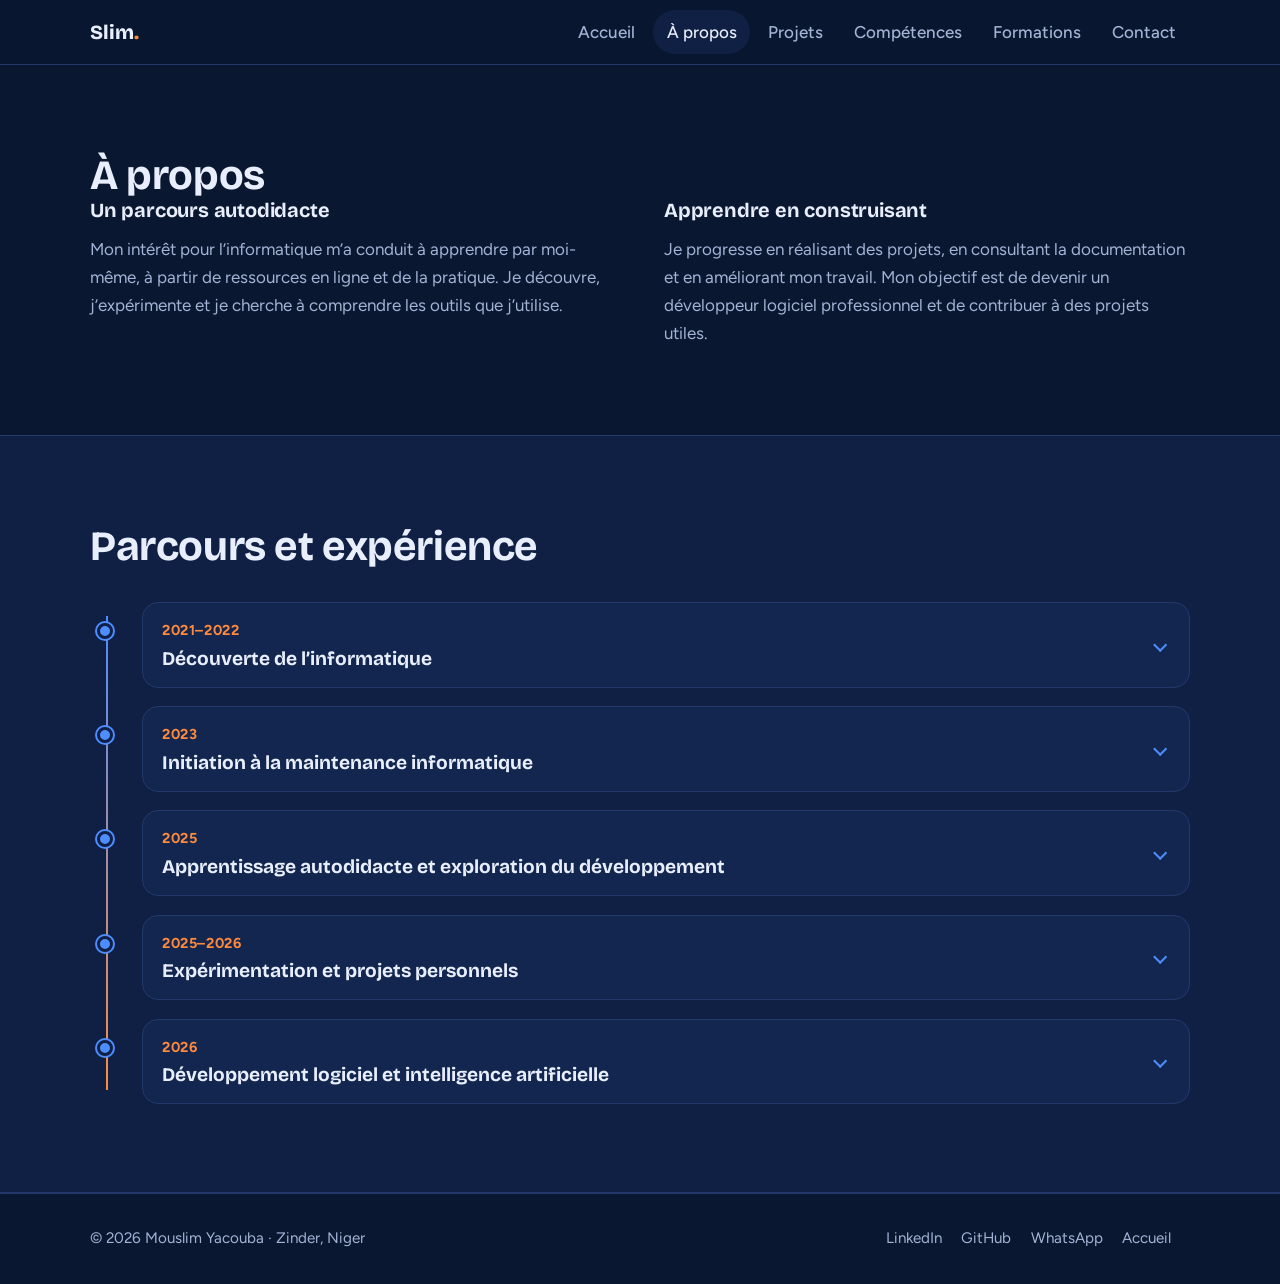
==== site/about.html @ b2155473 "Complete portfolio multipage and timeline updates Co-authored-by: Copilot <223556219+Copilot@users.n" ====
<!DOCTYPE html>
<html lang="fr">
<head>
<meta charset="utf-8">
<meta name="viewport" content="width=device-width, initial-scale=1, viewport-fit=cover">
<meta name="theme-color" content="#0a1730">
<meta property="og:title" content="À propos — Mouslim Yacouba">
<meta property="og:description" content="Parcours autodidacte, expérience pratique et objectifs professionnels de Mouslim Yacouba.">
<meta property="og:image" content="assets/portrait.jpg">
<meta property="og:type" content="website">
<link rel="icon" href="assets/favicon.svg" type="image/svg+xml">
<title>À propos — Mouslim Yacouba, Développeur Web &amp; Mobile Junior</title>
<meta name="description" content="Découvrez le parcours autodidacte et l’approche de Mouslim Yacouba, Développeur Web &amp; Mobile Junior.">
<link rel="preconnect" href="https://fonts.googleapis.com">
<link rel="preconnect" href="https://fonts.gstatic.com" crossorigin>
<link href="https://fonts.googleapis.com/css2?family=Bricolage+Grotesque:opsz,wght@12..96,500;12..96,700;12..96,800&family=Figtree:wght@400;500;600&display=swap" rel="stylesheet">
<link rel="stylesheet" href="css/style.css">
</head>
<body>
<header>
  <div class="wrap">
    <nav aria-label="Navigation principale">
      <a class="logo" href="index.html">Slim<span>.</span></a>
      <button class="menu-btn" id="menuBtn" aria-label="Ouvrir le menu" aria-expanded="false" aria-controls="menu"><svg viewBox="0 0 24 24" aria-hidden="true"><path d="M4 7h16M4 12h16M4 17h16"/></svg></button>
      <ul id="menu">
        <li><a href="index.html">Accueil</a></li>
        <li><a href="about.html" aria-current="page">À propos</a></li>
        <li><a href="projects.html">Projets</a></li>
        <li><a href="skills.html">Compétences</a></li>
        <li><a href="education.html">Formations</a></li>
        <li><a href="contact.html">Contact</a></li>
      </ul>
    </nav>
  </div>
</header>

<main>
<section id="apropos">
  <div class="wrap">
    <h1 class="page-title">À propos</h1>
    <div class="about">
      <div>
        <h2>Un parcours autodidacte</h2>
        <p>Mon intérêt pour l’informatique m’a conduit à apprendre par moi-même, à partir de ressources en ligne et de la pratique. Je découvre, j’expérimente et je cherche à comprendre les outils que j’utilise.</p>
      </div>
      <div>
        <h2>Apprendre en construisant</h2>
        <p>Je progresse en réalisant des projets, en consultant la documentation et en améliorant mon travail. Mon objectif est de devenir un développeur logiciel professionnel et de contribuer à des projets utiles.</p>
      </div>
    </div>
  </div>
</section>

<section id="parcours" class="alt-bg">
  <div class="wrap">
    <h2>Parcours et expérience</h2>
    <ol class="timeline">
      <li class="timeline__item">
        <span class="timeline__marker" aria-hidden="true"></span>
        <button class="timeline__toggle" type="button" aria-expanded="true" aria-controls="parcours-detail-2021-2022">
          <span class="timeline__heading"><span class="timeline__date">2021–2022</span><span class="timeline__title">Découverte de l’informatique</span></span>
          <span class="timeline__indicator" aria-hidden="true"></span>
        </button>
        <div class="timeline__details" id="parcours-detail-2021-2022" aria-hidden="false">
          <div class="timeline__details-inner"><p>Mes premières découvertes de l'univers informatique. Je développe une curiosité pour les ordinateurs, les technologies numériques et leur fonctionnement. Cette période marque le début de mon intérêt pour l'informatique.</p></div>
        </div>
      </li>
      <li class="timeline__item">
        <span class="timeline__marker" aria-hidden="true"></span>
        <button class="timeline__toggle" type="button" aria-expanded="true" aria-controls="parcours-detail-2023">
          <span class="timeline__heading"><span class="timeline__date">2023</span><span class="timeline__title">Initiation à la maintenance informatique</span></span>
          <span class="timeline__indicator" aria-hidden="true"></span>
        </button>
        <div class="timeline__details" id="parcours-detail-2023" aria-hidden="false">
          <div class="timeline__details-inner"><p>En 2023, j'ai suivi une formation pratique en maintenance informatique dans un atelier à Lomé, au Togo. Cette expérience m'a permis de découvrir concrètement le fonctionnement des ordinateurs, leurs composants matériels, les logiciels, les systèmes d'exploitation ainsi que les bases du diagnostic et de la résolution des problèmes informatiques. Cette première expérience pratique a renforcé mon intérêt pour l'informatique et m'a donné envie d'approfondir mes connaissances dans le domaine des technologies.</p></div>
        </div>
      </li>
      <li class="timeline__item">
        <span class="timeline__marker" aria-hidden="true"></span>
        <button class="timeline__toggle" type="button" aria-expanded="true" aria-controls="parcours-detail-2025">
          <span class="timeline__heading"><span class="timeline__date">2025</span><span class="timeline__title">Apprentissage autodidacte et exploration du développement</span></span>
          <span class="timeline__indicator" aria-hidden="true"></span>
        </button>
        <div class="timeline__details" id="parcours-detail-2025" aria-hidden="false">
          <div class="timeline__details-inner"><p>Je prends en main mon apprentissage grâce aux ressources disponibles sur Internet, notamment YouTube et OpenClassrooms. J'explore plusieurs domaines : programmation, développement Web, réseaux informatiques et cybersécurité. Je commence à découvrir HTML, CSS, JavaScript et Python.</p></div>
        </div>
      </li>
      <li class="timeline__item">
        <span class="timeline__marker" aria-hidden="true"></span>
        <button class="timeline__toggle" type="button" aria-expanded="true" aria-controls="parcours-detail-2025-2026">
          <span class="timeline__heading"><span class="timeline__date">2025–2026</span><span class="timeline__title">Expérimentation et projets personnels</span></span>
          <span class="timeline__indicator" aria-hidden="true"></span>
        </button>
        <div class="timeline__details" id="parcours-detail-2025-2026" aria-hidden="false">
          <div class="timeline__details-inner"><p>Je transforme progressivement mes connaissances en pratique à travers la conception de sites web, d'applications et de prototypes. J'explore Flutter, Dart, React, TypeScript et Firebase, tout en apprenant à travailler avec VS Code, Git et GitHub.</p></div>
        </div>
      </li>
      <li class="timeline__item">
        <span class="timeline__marker" aria-hidden="true"></span>
        <button class="timeline__toggle" type="button" aria-expanded="true" aria-controls="parcours-detail-2026">
          <span class="timeline__heading"><span class="timeline__date">2026</span><span class="timeline__title">Développement logiciel et intelligence artificielle</span></span>
          <span class="timeline__indicator" aria-hidden="true"></span>
        </button>
        <div class="timeline__details" id="parcours-detail-2026" aria-hidden="false">
          <div class="timeline__details-inner"><p>J'approfondis le développement d'applications et découvre les nouvelles méthodes de programmation assistées par l'intelligence artificielle. J'utilise différents assistants IA pour concevoir, prototyper, analyser et améliorer mes projets. Mon objectif est de développer des solutions numériques utiles, adaptées aux réalités et aux besoins des utilisateurs, notamment au Niger.</p></div>
        </div>
      </li>
    </ol>
  </div>
</section>
</main>

<footer>
  <div class="wrap">
    <span>© <span id="y">2026</span> Mouslim Yacouba · Zinder, Niger</span>
    <span><a href="https://www.linkedin.com/in/yacouba-mouslim-173426330/" target="_blank" rel="noopener">LinkedIn</a><a href="https://github.com/mouslimyacouba" target="_blank" rel="noopener">GitHub</a><a href="https://wa.me/22782199929" target="_blank" rel="noopener">WhatsApp</a><a href="index.html#accueil">Accueil</a></span>
  </div>
</footer>
<script src="js/main.js"></script>
</body>
</html>
---- site/css/style.css ----
:root{
  color-scheme:dark;
  --bg:#0a1730;--bg2:#0f2044;--card:#12264f;--line:#23396b;
  --text:#e8eefc;--muted:#a3b3d6;--blue:#4d8dff;--blue-d:#2f6fe0;--orange:#ff8a3d;
  --head:"Bricolage Grotesque",Georgia,sans-serif;--body:"Figtree",system-ui,-apple-system,"Segoe UI",sans-serif;
  box-sizing:border-box;
}
html{scroll-behavior:smooth;scroll-padding-top:80px}
*,*::before,*::after{box-sizing:inherit}
body{margin:0;background:var(--bg);color:var(--text);font-family:var(--body);font-size:1.0625rem;line-height:1.65}
a{color:inherit}
:focus-visible{outline:3px solid var(--orange);outline-offset:3px;border-radius:6px}
.wrap{width:min(1100px,100% - 2.5rem);margin-inline:auto}
h1,h2,h3{font-family:var(--head);line-height:1.1;margin:0}

/* nav */
header{position:sticky;top:0;padding-top:env(safe-area-inset-top,0px);z-index:20;background:rgba(10,23,48,.92);backdrop-filter:blur(10px);border-bottom:1px solid var(--line)}
nav{display:flex;align-items:center;justify-content:space-between;gap:1rem;min-height:64px}
.logo{font-family:var(--head);font-weight:800;font-size:1.25rem;text-decoration:none}
.logo span{color:var(--orange)}
nav ul{display:flex;gap:.25rem;list-style:none;margin:0;padding:0;overflow-x:auto}
nav ul a{display:block;padding:.5rem .85rem;border-radius:999px;text-decoration:none;color:var(--muted);font-weight:500;white-space:nowrap}
nav ul a:hover{color:var(--text);background:var(--bg2)}
nav ul a[aria-current="page"]{color:var(--text);background:var(--bg2)}

/* hero */
.hero{padding:clamp(3rem,8vw,6rem) 0 clamp(3rem,7vw,5rem);background:radial-gradient(900px 420px at 85% 10%,rgba(77,141,255,.16),transparent 70%)}
.hero .wrap{display:grid;grid-template-columns:1.25fr .75fr;gap:3rem;align-items:center}
.hello{color:var(--orange);font-weight:600;margin:0 0 1rem}
h1{font-size:clamp(2.4rem,6vw,4.4rem);font-weight:800;letter-spacing:-.02em}
.page-title{font-size:clamp(1.8rem,4vw,2.6rem);font-weight:700;letter-spacing:-.01em}
.lead{color:var(--muted);max-width:54ch;margin:1.4rem 0 2rem}
.lead strong{color:var(--text);font-weight:600}
.cta{display:flex;flex-wrap:wrap;gap:.75rem}
.btn{display:inline-flex;align-items:center;gap:.5rem;padding:.8rem 1.3rem;border-radius:12px;font-weight:600;text-decoration:none;border:1.5px solid var(--line);transition:background .18s,border-color .18s,transform .18s,box-shadow .18s}
.btn svg{width:20px;height:20px;fill:currentColor}
.btn.main{background:var(--blue);border-color:var(--blue);color:var(--bg)}
.btn.main:hover{background:#70a3ff;border-color:#70a3ff}
.btn:hover,.btn:focus-visible{transform:translateY(-2px);box-shadow:0 6px 18px rgba(0,0,0,.18)}
.btn:active{transform:translateY(0) scale(.98);box-shadow:none}
.btn.alt:hover{border-color:var(--blue);background:var(--bg2)}
.btn.warm{border-color:var(--orange);color:var(--orange)}
.btn.warm:hover{background:var(--orange);color:#1b1002}
.portrait{justify-self:center;position:relative;width:min(340px,78vw);aspect-ratio:4/5}
.photo{position:relative;width:100%;height:100%;border-radius:28px;background:linear-gradient(160deg,var(--card),var(--bg2));border:1.5px solid var(--line);display:grid;place-items:center;overflow:hidden}
.photo img{position:absolute;inset:0;width:100%;height:100%;object-fit:cover}
.tag{position:absolute;left:-10px;bottom:18px;background:var(--bg);border:1.5px solid var(--line);padding:.4rem .8rem;border-radius:999px;font-size:.9rem;font-weight:500}

/* sections */
section{padding:clamp(3rem,7vw,5.5rem) 0}
.alt-bg{background:var(--bg2);border-block:1px solid var(--line)}
h2{font-size:clamp(1.8rem,4vw,2.6rem);font-weight:700;letter-spacing:-.01em}
.intro{color:var(--muted);max-width:60ch;margin:.9rem 0 2.5rem}

.projects{display:grid;grid-template-columns:repeat(auto-fit,minmax(min(100%,290px),1fr));gap:1.25rem}
.proj{display:flex;min-width:0;flex-direction:column;background:var(--card);border:1.5px solid var(--line);border-radius:20px;padding:1.6rem;transition:transform .24s ease,border-color .24s ease,box-shadow .24s ease}
.proj:hover,.proj:focus-within{transform:translateY(-4px);border-color:var(--blue);box-shadow:0 14px 32px rgba(0,0,0,.18)}
.proj h2,.proj h3{font-size:1.5rem}
.status{align-self:flex-start;display:inline-flex;align-items:center;gap:.45rem;margin:.9rem 0 1rem;padding:.25rem .75rem;border-radius:999px;font-size:.88rem;font-weight:600;border:1.5px solid}
.status::before{content:"";width:8px;height:8px;border-radius:50%;background:currentColor}
.st-done{color:#5fd49a}.st-dev{color:var(--orange)}.st-plan{color:var(--blue)}
.proj p{color:var(--muted);margin:0 0 1.2rem}
.tech{display:flex;flex-wrap:wrap;gap:.4rem;list-style:none;padding:0;margin:0 0 1.4rem}
.tech li{font-size:.88rem;padding:.2rem .65rem;border-radius:8px;background:var(--bg);border:1px solid var(--line);color:var(--text)}
.proj .btn{margin-top:auto;align-self:flex-start;padding:.6rem 1.05rem}
.soon{margin-top:auto;color:var(--muted);font-size:.95rem;border-top:1px dashed var(--line);padding-top:.9rem}

.skills{display:grid;grid-template-columns:repeat(auto-fit,minmax(260px,1fr));gap:1.25rem}
.skill{border-left:3px solid var(--blue);padding:.2rem 0 .2rem 1.3rem;transition:transform .22s ease,border-color .22s ease}
.skill:hover,.skill:focus-within{transform:translateY(-2px)}
.skill:has(> ul > li.learning){border-color:var(--orange)}
.skill h2,.skill h3{font-size:1.25rem;margin-bottom:.8rem}
.skill ul{list-style:none;margin:0;padding:0;display:flex;flex-wrap:wrap;gap:.5rem}
.skill li{padding:.3rem .8rem;border-radius:8px;background:var(--card);border:1px solid var(--line);font-size:.95rem}
.skill li.top{background:var(--orange);border-color:var(--orange);color:#1b1002;font-weight:700}
.skill li.learning{border-color:var(--orange);color:var(--orange);font-weight:600}
.note{font-size:.95rem;color:var(--muted);margin:.9rem 0 0}
.learn{margin-top:2.5rem;max-width:62ch;color:var(--muted)}

.about{display:grid;grid-template-columns:1fr 1fr;gap:3rem}
.about h2,.about h3{font-size:1.25rem;margin-bottom:.8rem}
.about p{color:var(--muted);margin:.9rem 0 0}
#formations .about{margin-top:1.5rem}
#parcours ol,#formations ul{display:grid;gap:.75rem;list-style:none;margin:1.5rem 0 0;padding:0}
#parcours li,#formations ul li{background:var(--card);border:1px solid var(--line);border-radius:12px;padding:.9rem 1.1rem;color:var(--muted)}
#parcours li strong,#formations ul li strong{color:var(--text)}
#parcours .timeline{position:relative;gap:1.15rem;margin-top:2rem;padding-left:3.25rem}
#parcours .timeline::before{position:absolute;top:.9rem;bottom:.9rem;left:1rem;width:2px;background:linear-gradient(to bottom,var(--blue),var(--orange));content:""}
#parcours .timeline__item{position:relative;min-width:0;padding:0;border:1px solid var(--line);border-radius:16px;background:var(--card);color:var(--text);transition:border-color .22s ease,box-shadow .22s ease}
#parcours .timeline__marker{position:absolute;top:1.25rem;left:-2.9rem;width:1rem;height:1rem;border:3px solid var(--bg2);border-radius:50%;background:var(--blue);box-shadow:0 0 0 2px var(--blue);transition:background .22s ease,box-shadow .22s ease}
#parcours .timeline__item.is-open .timeline__marker{background:var(--orange);box-shadow:0 0 0 3px rgba(255,138,61,.28),0 0 16px rgba(255,138,61,.35)}
#parcours .timeline__item:hover,#parcours .timeline__item:focus-within{border-color:var(--blue)}
#parcours .timeline__item.is-open{border-color:var(--orange);box-shadow:0 10px 28px rgba(0,0,0,.15)}
#parcours .timeline__toggle{display:flex;width:100%;min-height:76px;align-items:center;justify-content:space-between;gap:1rem;padding:1rem 1.2rem;border:0;border-radius:inherit;background:transparent;color:inherit;text-align:left;font:inherit;cursor:pointer}
#parcours .timeline__heading{display:grid;gap:.25rem;min-width:0}
#parcours .timeline__date{color:var(--orange);font-size:.9rem;font-weight:700;letter-spacing:.04em}
#parcours .timeline__title{font-family:var(--head);font-size:1.2rem;font-weight:700;line-height:1.25}
#parcours .timeline__indicator{flex:none;width:.65rem;height:.65rem;margin-right:.25rem;border-right:2px solid var(--blue);border-bottom:2px solid var(--blue);transform:rotate(45deg);transition:transform .25s ease,border-color .25s ease}
#parcours .timeline__item.is-open .timeline__indicator{border-color:var(--orange);transform:rotate(225deg)}
#parcours .timeline__details{max-height:none;overflow:hidden;opacity:1;transition:max-height .3s ease,opacity .2s ease}
#parcours .timeline__details-inner{min-height:0;overflow:hidden;padding:0 1.2rem 1.15rem;color:var(--muted)}
#parcours .timeline__details-inner p{margin:0;border-top:1px solid var(--line);padding-top:.9rem}
html.timeline-ready #parcours .timeline__details{max-height:0;opacity:0}
html.timeline-ready #parcours .timeline__item.is-open .timeline__details{max-height:32rem;opacity:1}

html.motion-ready .motion-reveal{
  opacity:0;
  transform:translateY(16px);
  transition:opacity .55s ease var(--motion-delay,0ms),transform .55s ease var(--motion-delay,0ms);
}
html.motion-ready .motion-reveal.is-visible,
html.motion-ready .motion-reveal:focus-within{
  opacity:1;
  transform:none;
}
html.motion-ready .proj.motion-reveal:hover,
html.motion-ready .proj.motion-reveal:focus-within{transform:translateY(-4px)}
html.motion-ready .skill.motion-reveal:hover,
html.motion-ready .skill.motion-reveal:focus-within{transform:translateY(-2px)}

footer{border-top:1px solid var(--line);padding:2rem 0}
footer .wrap{display:flex;flex-wrap:wrap;justify-content:space-between;gap:1rem;color:var(--muted);font-size:.95rem}
footer a{text-decoration:none;margin-right:1.2rem}
footer a:hover{color:var(--text);text-decoration:underline}

@media (max-width:820px){
  .hero .wrap,.about{grid-template-columns:1fr;gap:2.2rem}
  .portrait{order:1;justify-self:start;width:min(240px,64vw)}
  nav ul a{padding:.45rem .6rem;font-size:.95rem}
}
@media (max-width:480px){
  #parcours .timeline{padding-left:2.65rem}
  #parcours .timeline::before{left:.75rem}
  #parcours .timeline__marker{left:-2.4rem}
  #parcours .timeline__toggle{padding:.9rem}
  #parcours .timeline__details-inner{padding:0 .9rem 1rem}
}
@media (prefers-reduced-motion:reduce){
  html{scroll-behavior:auto}
  *,*::before,*::after{transition:none!important;animation:none!important}
  html.motion-ready .motion-reveal{opacity:1;transform:none}
  html.timeline-ready #parcours .timeline__details,
  html.timeline-ready #parcours .timeline__item.is-open .timeline__details{transition:none}
  .btn:hover,.btn:focus-visible,.btn:active,
  .proj:hover,.proj:focus-within,
  .skill:hover,.skill:focus-within{transform:none;box-shadow:none}
  html.motion-ready .proj.motion-reveal:hover,
  html.motion-ready .proj.motion-reveal:focus-within,
  html.motion-ready .skill.motion-reveal:hover,
  html.motion-ready .skill.motion-reveal:focus-within{transform:none}
}

/* menu mobile */
.menu-btn{display:none;width:44px;height:44px;border-radius:10px;border:1.5px solid var(--line);background:transparent;color:var(--text);cursor:pointer;align-items:center;justify-content:center}
.menu-btn svg{width:22px;height:22px;stroke:currentColor;fill:none;stroke-width:2;stroke-linecap:round}
img{max-width:100%}
@media (max-width:860px){
  .menu-btn{display:inline-flex}
  nav{position:relative}
  nav ul{display:none;position:absolute;top:100%;left:0;right:0;flex-direction:column;gap:.15rem;padding:.6rem;background:var(--bg);border:1px solid var(--line);border-radius:14px;margin-top:.4rem;overflow:visible}
  nav ul.open{display:flex}
  nav ul a{padding:.8rem 1rem;font-size:1.05rem}
}
@media (max-width:640px){
  .cta .btn{flex:1 1 100%;justify-content:center}
  .hello{font-size:1rem}
  .tag{left:0}
}
@media (max-width:360px){h1{font-size:2.1rem}}

.preloader{
  position:fixed;inset:0;z-index:1000;display:none;place-items:center;
  background:var(--bg);color:var(--text);opacity:1;visibility:visible;
  pointer-events:none;transition:opacity .3s ease,visibility .3s ease;
}
html.preloader-active .preloader{display:grid}
.preloader.is-leaving{opacity:0;visibility:hidden}
.preloader__content{width:min(280px,calc(100% - 3rem));text-align:center}
.preloader__initials{
  display:grid;place-items:center;width:68px;height:68px;margin:0 auto 1.1rem;
  border:1px solid var(--line);border-radius:22px;background:var(--card);
  color:var(--orange);font-family:var(--head);font-size:1.55rem;font-weight:800;
}
.preloader__name{margin:0;font-family:var(--head);font-size:1.35rem;font-weight:700}
.preloader__message{margin:.35rem 0 1.4rem;color:var(--muted);font-size:.95rem}
.preloader__track{display:block;width:100%;height:3px;overflow:hidden;border-radius:999px;background:var(--line)}
.preloader__progress{
  display:block;width:0;height:100%;border-radius:inherit;background:var(--blue);
  transition:width .12s linear;
}
.preloader__percentage{margin:.5rem 0 0;color:var(--muted);font-size:.85rem;font-variant-numeric:tabular-nums}
@media (prefers-reduced-motion:reduce){
  .preloader{transition:none}
  .preloader__progress{transition:none}
}
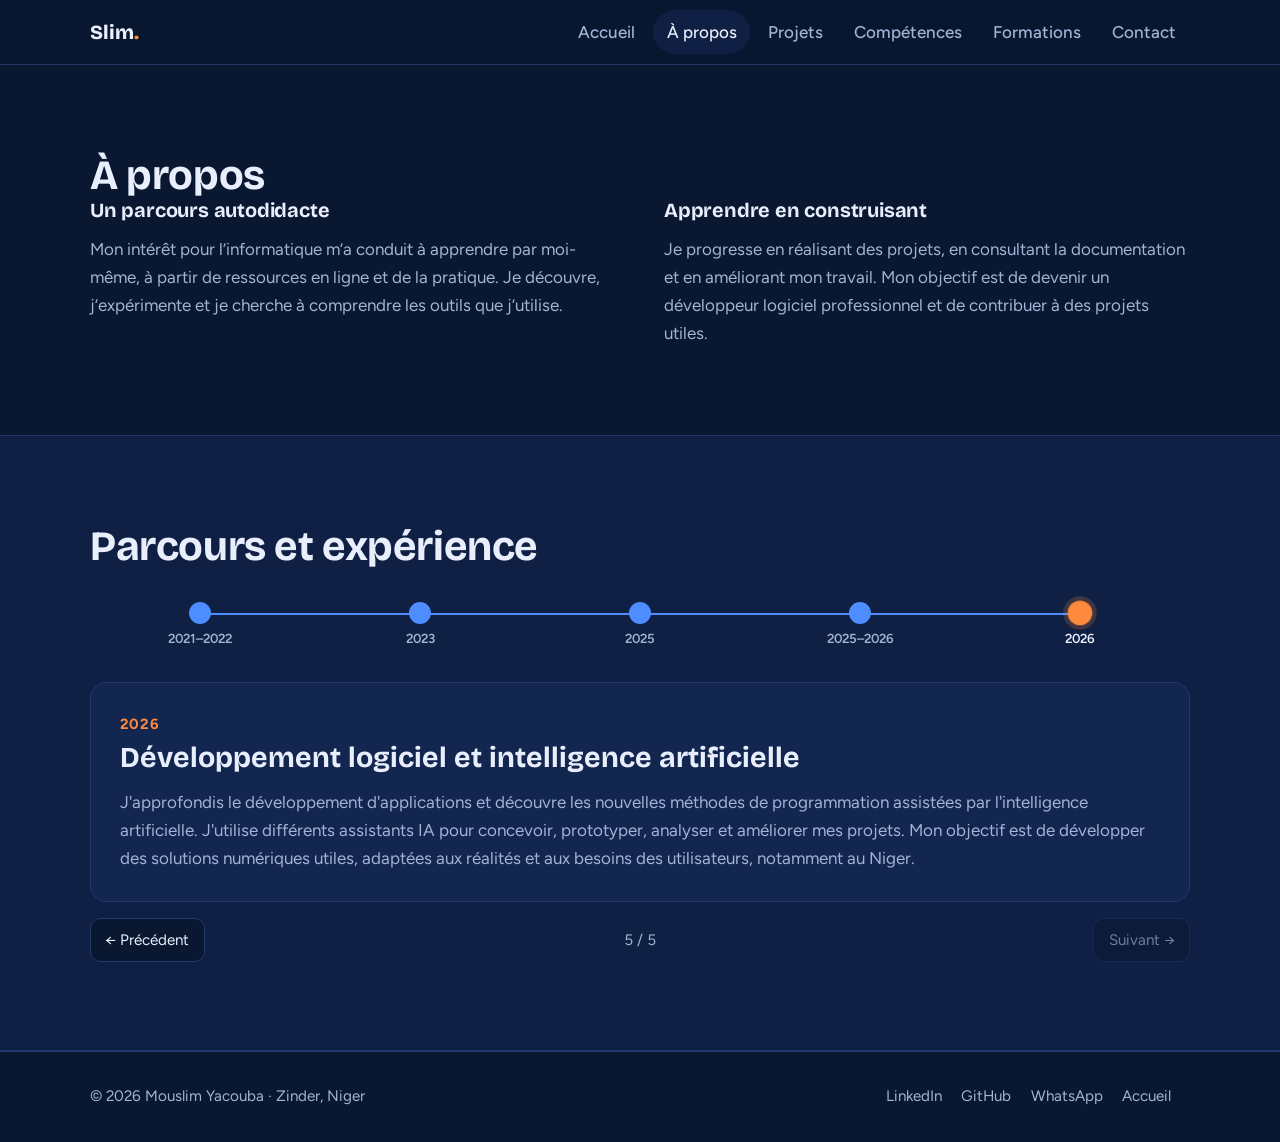
==== commit 9d33874c: "Add interactive career journey Co-authored-by: Copilot <223556219+Copilot@users.noreply.github.com>" ====
--- a/site/about.html
+++ b/site/about.html
@@ -54,58 +54,43 @@
 <section id="parcours" class="alt-bg">
   <div class="wrap">
     <h2>Parcours et expérience</h2>
-    <ol class="timeline">
-      <li class="timeline__item">
-        <span class="timeline__marker" aria-hidden="true"></span>
-        <button class="timeline__toggle" type="button" aria-expanded="true" aria-controls="parcours-detail-2021-2022">
-          <span class="timeline__heading"><span class="timeline__date">2021–2022</span><span class="timeline__title">Découverte de l’informatique</span></span>
-          <span class="timeline__indicator" aria-hidden="true"></span>
-        </button>
-        <div class="timeline__details" id="parcours-detail-2021-2022" aria-hidden="false">
-          <div class="timeline__details-inner"><p>Mes premières découvertes de l'univers informatique. Je développe une curiosité pour les ordinateurs, les technologies numériques et leur fonctionnement. Cette période marque le début de mon intérêt pour l'informatique.</p></div>
+    <div class="pc-journey">
+      <div class="pc-progress">
+        <div class="pc-progress__track" aria-hidden="true"><span class="pc-progress__fill"></span></div>
+        <div class="pc-tabs" role="tablist" aria-label="Parcours et expérience">
+          <button class="pc-tab" id="pc-tab-2021-2022" type="button" role="tab" aria-selected="false" aria-controls="pc-panel" tabindex="-1" data-pc-year="2021–2022" data-pc-short-year="21–22" data-pc-title="Découverte de l’informatique" data-pc-description="Mes premières découvertes de l'univers informatique. Je développe une curiosité pour les ordinateurs, les technologies numériques et leur fonctionnement. Cette période marque le début de mon intérêt pour l'informatique.">
+            <span class="pc-tab__point" aria-hidden="true"></span>
+            <span class="pc-tab__year"><span class="pc-tab__year-full">2021–2022</span><span class="pc-tab__year-short" aria-hidden="true">21–22</span></span>
+          </button>
+          <button class="pc-tab" id="pc-tab-2023" type="button" role="tab" aria-selected="false" aria-controls="pc-panel" tabindex="-1" data-pc-year="2023" data-pc-short-year="23" data-pc-title="Initiation à la maintenance informatique" data-pc-description="En 2023, j'ai suivi une formation pratique en maintenance informatique dans un atelier à Lomé, au Togo. Cette expérience m'a permis de découvrir concrètement le fonctionnement des ordinateurs, leurs composants matériels, les logiciels, les systèmes d'exploitation ainsi que les bases du diagnostic et de la résolution des problèmes informatiques. Cette première expérience pratique a renforcé mon intérêt pour l'informatique et m'a donné envie d'approfondir mes connaissances dans le domaine des technologies.">
+            <span class="pc-tab__point" aria-hidden="true"></span>
+            <span class="pc-tab__year"><span class="pc-tab__year-full">2023</span><span class="pc-tab__year-short" aria-hidden="true">23</span></span>
+          </button>
+          <button class="pc-tab" id="pc-tab-2025" type="button" role="tab" aria-selected="false" aria-controls="pc-panel" tabindex="-1" data-pc-year="2025" data-pc-short-year="25" data-pc-title="Apprentissage autodidacte et exploration du développement" data-pc-description="Je prends en main mon apprentissage grâce aux ressources disponibles sur Internet, notamment YouTube et OpenClassrooms. J'explore plusieurs domaines : programmation, développement Web, réseaux informatiques et cybersécurité. Je commence à découvrir HTML, CSS, JavaScript et Python.">
+            <span class="pc-tab__point" aria-hidden="true"></span>
+            <span class="pc-tab__year"><span class="pc-tab__year-full">2025</span><span class="pc-tab__year-short" aria-hidden="true">25</span></span>
+          </button>
+          <button class="pc-tab" id="pc-tab-2025-2026" type="button" role="tab" aria-selected="false" aria-controls="pc-panel" tabindex="-1" data-pc-year="2025–2026" data-pc-short-year="25–26" data-pc-title="Expérimentation et projets personnels" data-pc-description="Je transforme progressivement mes connaissances en pratique à travers la conception de sites web, d'applications et de prototypes. J'explore Flutter, Dart, React, TypeScript et Firebase, tout en apprenant à travailler avec VS Code, Git et GitHub.">
+            <span class="pc-tab__point" aria-hidden="true"></span>
+            <span class="pc-tab__year"><span class="pc-tab__year-full">2025–2026</span><span class="pc-tab__year-short" aria-hidden="true">25–26</span></span>
+          </button>
+          <button class="pc-tab pc-tab--active" id="pc-tab-2026" type="button" role="tab" aria-selected="true" aria-controls="pc-panel" tabindex="0" data-pc-year="2026" data-pc-short-year="26" data-pc-title="Développement logiciel et intelligence artificielle" data-pc-description="J'approfondis le développement d'applications et découvre les nouvelles méthodes de programmation assistées par l'intelligence artificielle. J'utilise différents assistants IA pour concevoir, prototyper, analyser et améliorer mes projets. Mon objectif est de développer des solutions numériques utiles, adaptées aux réalités et aux besoins des utilisateurs, notamment au Niger.">
+            <span class="pc-tab__point" aria-hidden="true"></span>
+            <span class="pc-tab__year"><span class="pc-tab__year-full">2026</span><span class="pc-tab__year-short" aria-hidden="true">26</span></span>
+          </button>
         </div>
-      </li>
-      <li class="timeline__item">
-        <span class="timeline__marker" aria-hidden="true"></span>
-        <button class="timeline__toggle" type="button" aria-expanded="true" aria-controls="parcours-detail-2023">
-          <span class="timeline__heading"><span class="timeline__date">2023</span><span class="timeline__title">Initiation à la maintenance informatique</span></span>
-          <span class="timeline__indicator" aria-hidden="true"></span>
-        </button>
-        <div class="timeline__details" id="parcours-detail-2023" aria-hidden="false">
-          <div class="timeline__details-inner"><p>En 2023, j'ai suivi une formation pratique en maintenance informatique dans un atelier à Lomé, au Togo. Cette expérience m'a permis de découvrir concrètement le fonctionnement des ordinateurs, leurs composants matériels, les logiciels, les systèmes d'exploitation ainsi que les bases du diagnostic et de la résolution des problèmes informatiques. Cette première expérience pratique a renforcé mon intérêt pour l'informatique et m'a donné envie d'approfondir mes connaissances dans le domaine des technologies.</p></div>
-        </div>
-      </li>
-      <li class="timeline__item">
-        <span class="timeline__marker" aria-hidden="true"></span>
-        <button class="timeline__toggle" type="button" aria-expanded="true" aria-controls="parcours-detail-2025">
-          <span class="timeline__heading"><span class="timeline__date">2025</span><span class="timeline__title">Apprentissage autodidacte et exploration du développement</span></span>
-          <span class="timeline__indicator" aria-hidden="true"></span>
-        </button>
-        <div class="timeline__details" id="parcours-detail-2025" aria-hidden="false">
-          <div class="timeline__details-inner"><p>Je prends en main mon apprentissage grâce aux ressources disponibles sur Internet, notamment YouTube et OpenClassrooms. J'explore plusieurs domaines : programmation, développement Web, réseaux informatiques et cybersécurité. Je commence à découvrir HTML, CSS, JavaScript et Python.</p></div>
-        </div>
-      </li>
-      <li class="timeline__item">
-        <span class="timeline__marker" aria-hidden="true"></span>
-        <button class="timeline__toggle" type="button" aria-expanded="true" aria-controls="parcours-detail-2025-2026">
-          <span class="timeline__heading"><span class="timeline__date">2025–2026</span><span class="timeline__title">Expérimentation et projets personnels</span></span>
-          <span class="timeline__indicator" aria-hidden="true"></span>
-        </button>
-        <div class="timeline__details" id="parcours-detail-2025-2026" aria-hidden="false">
-          <div class="timeline__details-inner"><p>Je transforme progressivement mes connaissances en pratique à travers la conception de sites web, d'applications et de prototypes. J'explore Flutter, Dart, React, TypeScript et Firebase, tout en apprenant à travailler avec VS Code, Git et GitHub.</p></div>
-        </div>
-      </li>
-      <li class="timeline__item">
-        <span class="timeline__marker" aria-hidden="true"></span>
-        <button class="timeline__toggle" type="button" aria-expanded="true" aria-controls="parcours-detail-2026">
-          <span class="timeline__heading"><span class="timeline__date">2026</span><span class="timeline__title">Développement logiciel et intelligence artificielle</span></span>
-          <span class="timeline__indicator" aria-hidden="true"></span>
-        </button>
-        <div class="timeline__details" id="parcours-detail-2026" aria-hidden="false">
-          <div class="timeline__details-inner"><p>J'approfondis le développement d'applications et découvre les nouvelles méthodes de programmation assistées par l'intelligence artificielle. J'utilise différents assistants IA pour concevoir, prototyper, analyser et améliorer mes projets. Mon objectif est de développer des solutions numériques utiles, adaptées aux réalités et aux besoins des utilisateurs, notamment au Niger.</p></div>
-        </div>
-      </li>
-    </ol>
+      </div>
+      <div class="pc-panel" id="pc-panel" role="tabpanel" aria-labelledby="pc-tab-2026" tabindex="0">
+        <span class="pc-panel__year">2026</span>
+        <h3 class="pc-panel__title">Développement logiciel et intelligence artificielle</h3>
+        <p class="pc-panel__description">J'approfondis le développement d'applications et découvre les nouvelles méthodes de programmation assistées par l'intelligence artificielle. J'utilise différents assistants IA pour concevoir, prototyper, analyser et améliorer mes projets. Mon objectif est de développer des solutions numériques utiles, adaptées aux réalités et aux besoins des utilisateurs, notamment au Niger.</p>
+      </div>
+      <div class="pc-navigation">
+        <button class="pc-navigation__button" type="button" data-pc-previous>← Précédent</button>
+        <span class="pc-navigation__counter" aria-live="polite">5 / 5</span>
+        <button class="pc-navigation__button" type="button" data-pc-next disabled>Suivant →</button>
+      </div>
+    </div>
   </div>
 </section>
 </main>
--- a/site/css/style.css
+++ b/site/css/style.css
@@ -81,27 +81,45 @@
 .about h2,.about h3{font-size:1.25rem;margin-bottom:.8rem}
 .about p{color:var(--muted);margin:.9rem 0 0}
 #formations .about{margin-top:1.5rem}
-#parcours ol,#formations ul{display:grid;gap:.75rem;list-style:none;margin:1.5rem 0 0;padding:0}
-#parcours li,#formations ul li{background:var(--card);border:1px solid var(--line);border-radius:12px;padding:.9rem 1.1rem;color:var(--muted)}
-#parcours li strong,#formations ul li strong{color:var(--text)}
-#parcours .timeline{position:relative;gap:1.15rem;margin-top:2rem;padding-left:3.25rem}
-#parcours .timeline::before{position:absolute;top:.9rem;bottom:.9rem;left:1rem;width:2px;background:linear-gradient(to bottom,var(--blue),var(--orange));content:""}
-#parcours .timeline__item{position:relative;min-width:0;padding:0;border:1px solid var(--line);border-radius:16px;background:var(--card);color:var(--text);transition:border-color .22s ease,box-shadow .22s ease}
-#parcours .timeline__marker{position:absolute;top:1.25rem;left:-2.9rem;width:1rem;height:1rem;border:3px solid var(--bg2);border-radius:50%;background:var(--blue);box-shadow:0 0 0 2px var(--blue);transition:background .22s ease,box-shadow .22s ease}
-#parcours .timeline__item.is-open .timeline__marker{background:var(--orange);box-shadow:0 0 0 3px rgba(255,138,61,.28),0 0 16px rgba(255,138,61,.35)}
-#parcours .timeline__item:hover,#parcours .timeline__item:focus-within{border-color:var(--blue)}
-#parcours .timeline__item.is-open{border-color:var(--orange);box-shadow:0 10px 28px rgba(0,0,0,.15)}
-#parcours .timeline__toggle{display:flex;width:100%;min-height:76px;align-items:center;justify-content:space-between;gap:1rem;padding:1rem 1.2rem;border:0;border-radius:inherit;background:transparent;color:inherit;text-align:left;font:inherit;cursor:pointer}
-#parcours .timeline__heading{display:grid;gap:.25rem;min-width:0}
-#parcours .timeline__date{color:var(--orange);font-size:.9rem;font-weight:700;letter-spacing:.04em}
-#parcours .timeline__title{font-family:var(--head);font-size:1.2rem;font-weight:700;line-height:1.25}
-#parcours .timeline__indicator{flex:none;width:.65rem;height:.65rem;margin-right:.25rem;border-right:2px solid var(--blue);border-bottom:2px solid var(--blue);transform:rotate(45deg);transition:transform .25s ease,border-color .25s ease}
-#parcours .timeline__item.is-open .timeline__indicator{border-color:var(--orange);transform:rotate(225deg)}
-#parcours .timeline__details{max-height:none;overflow:hidden;opacity:1;transition:max-height .3s ease,opacity .2s ease}
-#parcours .timeline__details-inner{min-height:0;overflow:hidden;padding:0 1.2rem 1.15rem;color:var(--muted)}
-#parcours .timeline__details-inner p{margin:0;border-top:1px solid var(--line);padding-top:.9rem}
-html.timeline-ready #parcours .timeline__details{max-height:0;opacity:0}
-html.timeline-ready #parcours .timeline__item.is-open .timeline__details{max-height:32rem;opacity:1}
+#formations ul{display:grid;gap:.75rem;list-style:none;margin:1.5rem 0 0;padding:0}
+#formations ul li{background:var(--card);border:1px solid var(--line);border-radius:12px;padding:.9rem 1.1rem;color:var(--muted)}
+#formations ul li strong{color:var(--text)}
+
+#parcours .pc-journey{margin-top:2rem}
+#parcours .pc-progress{position:relative}
+#parcours .pc-progress__track{position:absolute;top:.68rem;right:10%;left:10%;height:2px;background:var(--line)}
+#parcours .pc-progress__fill{display:block;width:var(--pc-progress,100%);height:100%;background:var(--blue);transition:width .3s ease}
+#parcours .pc-tabs{position:relative;display:grid;grid-template-columns:repeat(5,minmax(0,1fr));align-items:start}
+#parcours .pc-tab{display:grid;min-width:0;min-height:3.25rem;justify-items:center;align-content:start;gap:.35rem;padding:0 .1rem .25rem;border:0;background:transparent;color:var(--muted);font:inherit;cursor:pointer}
+#parcours .pc-tab__point{position:relative;z-index:1;width:1.4rem;height:1.4rem;border:2px solid var(--line);border-radius:50%;background:var(--bg2);transition:transform .2s ease,background .2s ease,border-color .2s ease,box-shadow .2s ease}
+#parcours .pc-tab__year{display:block;max-width:100%;font-size:.82rem;font-weight:600;line-height:1.3;text-align:center;white-space:nowrap}
+#parcours .pc-tab__year-short{display:none}
+#parcours .pc-tab--past .pc-tab__point{border-color:var(--blue);background:var(--blue)}
+#parcours .pc-tab--active{color:var(--text)}
+#parcours .pc-tab--active .pc-tab__point{transform:scale(1.12);border-color:var(--orange);background:var(--orange);box-shadow:0 0 0 4px rgba(255,138,61,.2);animation:pc-pulse 1.8s ease-out infinite}
+#parcours .pc-tab:hover .pc-tab__point{border-color:var(--blue)}
+#parcours .pc-tab--active:hover .pc-tab__point{border-color:var(--orange)}
+#parcours .pc-panel{min-width:0;margin-top:1.75rem;padding:clamp(1.1rem,3vw,1.8rem);overflow-wrap:anywhere;border:1px solid var(--line);border-radius:16px;background:var(--card);color:var(--muted)}
+#parcours .pc-panel--enter{animation:pc-panel-enter .28s ease both}
+#parcours .pc-panel__year{display:block;margin-bottom:.35rem;color:var(--orange);font-size:.92rem;font-weight:700;letter-spacing:.04em}
+#parcours .pc-panel__title{font-size:clamp(1.35rem,3.8vw,1.8rem);color:var(--text)}
+#parcours .pc-panel__description{margin:.9rem 0 0}
+#parcours .pc-navigation{display:grid;grid-template-columns:1fr auto 1fr;align-items:center;gap:.75rem;margin-top:1rem}
+#parcours .pc-navigation__button{display:inline-flex;min-height:44px;align-items:center;justify-content:center;justify-self:start;padding:.55rem .9rem;border:1px solid var(--line);border-radius:10px;background:var(--bg);color:var(--text);font:inherit;font-size:.95rem;cursor:pointer;transition:border-color .2s ease,background .2s ease,opacity .2s ease}
+#parcours .pc-navigation__button:last-child{justify-self:end}
+#parcours .pc-navigation__button:hover:not(:disabled){border-color:var(--blue);background:var(--bg2)}
+#parcours .pc-navigation__button:disabled{opacity:.45;cursor:not-allowed}
+#parcours .pc-navigation__counter{color:var(--muted);font-size:.95rem;font-variant-numeric:tabular-nums;text-align:center}
+
+@keyframes pc-pulse{
+  0%{box-shadow:0 0 0 3px rgba(255,138,61,.2)}
+  70%{box-shadow:0 0 0 8px rgba(255,138,61,0)}
+  100%{box-shadow:0 0 0 3px rgba(255,138,61,0)}
+}
+@keyframes pc-panel-enter{
+  from{opacity:0;transform:translateY(10px)}
+  to{opacity:1;transform:translateY(0)}
+}
 
 html.motion-ready .motion-reveal{
   opacity:0;
@@ -128,19 +146,20 @@
   .portrait{order:1;justify-self:start;width:min(240px,64vw)}
   nav ul a{padding:.45rem .6rem;font-size:.95rem}
 }
-@media (max-width:480px){
-  #parcours .timeline{padding-left:2.65rem}
-  #parcours .timeline::before{left:.75rem}
-  #parcours .timeline__marker{left:-2.4rem}
-  #parcours .timeline__toggle{padding:.9rem}
-  #parcours .timeline__details-inner{padding:0 .9rem 1rem}
+@media (max-width:640px){
+  #parcours .pc-tab__year-full{display:none}
+  #parcours .pc-tab__year-short{display:inline}
+  #parcours .pc-tab__year{font-size:.78rem}
+}
+@media (max-width:360px){
+  #parcours .pc-tab__year{font-size:.7rem}
+  #parcours .pc-navigation{gap:.35rem}
+  #parcours .pc-navigation__button{padding:.5rem .55rem;font-size:.88rem}
 }
 @media (prefers-reduced-motion:reduce){
   html{scroll-behavior:auto}
   *,*::before,*::after{transition:none!important;animation:none!important}
   html.motion-ready .motion-reveal{opacity:1;transform:none}
-  html.timeline-ready #parcours .timeline__details,
-  html.timeline-ready #parcours .timeline__item.is-open .timeline__details{transition:none}
   .btn:hover,.btn:focus-visible,.btn:active,
   .proj:hover,.proj:focus-within,
   .skill:hover,.skill:focus-within{transform:none;box-shadow:none}
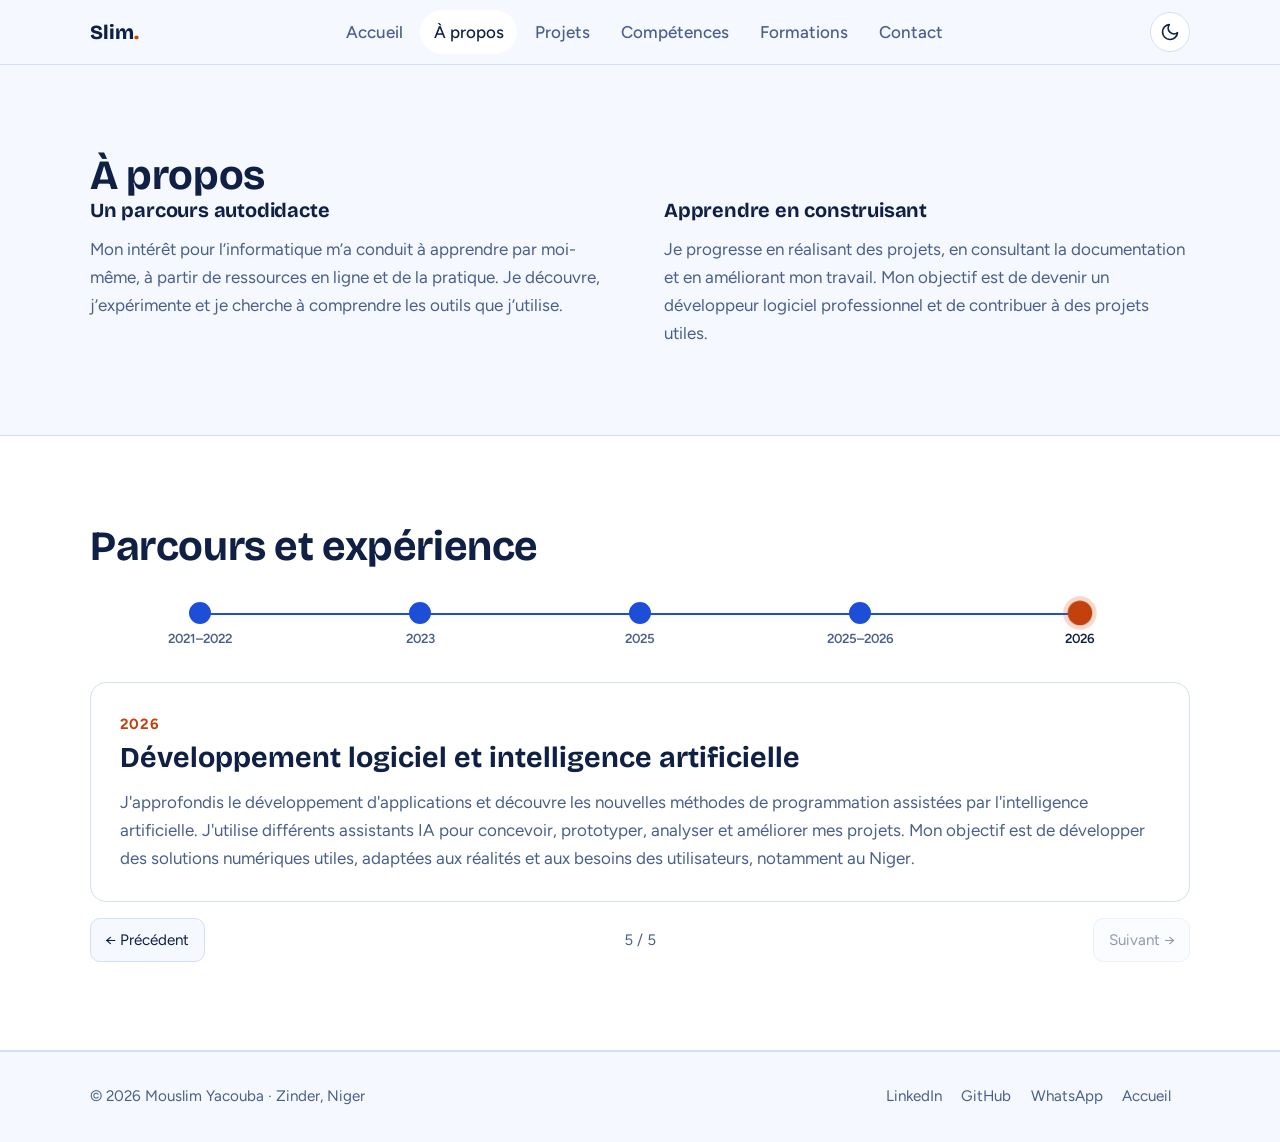
==== commit 8c9a4f4f: "Add light and dark theme toggle Co-authored-by: Copilot <223556219+Copilot@users.noreply.github.com>" ====
--- a/site/about.html
+++ b/site/about.html
@@ -11,10 +11,24 @@
 <link rel="icon" href="assets/favicon.svg" type="image/svg+xml">
 <title>À propos — Mouslim Yacouba, Développeur Web &amp; Mobile Junior</title>
 <meta name="description" content="Découvrez le parcours autodidacte et l’approche de Mouslim Yacouba, Développeur Web &amp; Mobile Junior.">
+<meta name="color-scheme" content="dark light">
+<script>
+  (function () {
+    try {
+      var t = localStorage.getItem("theme");
+      if (t !== "light" && t !== "dark") {
+        t = window.matchMedia("(prefers-color-scheme: light)").matches ? "light" : "dark";
+      }
+      document.documentElement.setAttribute("data-theme", t);
+    } catch (e) {}
+  })();
+</script>
+<link rel="stylesheet" href="theme.css">
 <link rel="preconnect" href="https://fonts.googleapis.com">
 <link rel="preconnect" href="https://fonts.gstatic.com" crossorigin>
 <link href="https://fonts.googleapis.com/css2?family=Bricolage+Grotesque:opsz,wght@12..96,500;12..96,700;12..96,800&family=Figtree:wght@400;500;600&display=swap" rel="stylesheet">
 <link rel="stylesheet" href="css/style.css">
+<link rel="stylesheet" href="effets.css">
 </head>
 <body>
 <header>
@@ -30,6 +44,15 @@
         <li><a href="education.html">Formations</a></li>
         <li><a href="contact.html">Contact</a></li>
       </ul>
+      <button type="button" class="theme-toggle" data-theme-toggle aria-label="Passer au thème clair">
+        <svg class="icone-soleil" viewBox="0 0 24 24" aria-hidden="true">
+          <circle cx="12" cy="12" r="4"></circle>
+          <path d="M12 2v2M12 20v2M4.93 4.93l1.41 1.41M17.66 17.66l1.41 1.41M2 12h2M20 12h2M4.93 19.07l1.41-1.41M17.66 6.34l1.41-1.41"></path>
+        </svg>
+        <svg class="icone-lune" viewBox="0 0 24 24" aria-hidden="true">
+          <path d="M21 12.8A9 9 0 1 1 11.2 3a7 7 0 0 0 9.8 9.8z"></path>
+        </svg>
+      </button>
     </nav>
   </div>
 </header>
@@ -102,5 +125,7 @@
   </div>
 </footer>
 <script src="js/main.js"></script>
+<script src="effets.js" defer></script>
+<script src="theme.js" defer></script>
 </body>
 </html>
--- a/site/theme.css
+++ b/site/theme.css
@@ -0,0 +1,81 @@
+/* Thème sombre (par défaut) : fond bleu moins foncé */
+:root {
+  color-scheme: dark;
+  --t-bg: #1a3366;
+  --t-surface: #22427f;
+  --t-border: #3a5ea3;
+  --t-text: #eef3ff;
+  --t-muted: #b4c4e6;
+  --t-blue: #6ea2ff;
+  --t-orange: #ff9a52;
+  --t-chip-bg: rgba(110, 162, 255, 0.2);
+  --t-chip-text: #dbe7ff;
+  --t-on-accent: #0f2044;
+}
+
+/* Thème clair */
+:root[data-theme="light"] {
+  color-scheme: light;
+  --t-bg: #f5f8ff;
+  --t-surface: #ffffff;
+  --t-border: #d3dff5;
+  --t-text: #0f2044;
+  --t-muted: #4a5f8a;
+  --t-blue: #1d4ed8;
+  --t-orange: #c2410c;
+  --t-chip-bg: rgba(29, 78, 216, 0.1);
+  --t-chip-text: #1e3a8a;
+  --t-on-accent: #ffffff;
+}
+
+/* Sans JavaScript : suit le réglage de l'appareil */
+@media (prefers-color-scheme: light) {
+  :root:not([data-theme]) {
+    color-scheme: light;
+    --t-bg: #f5f8ff;
+    --t-surface: #ffffff;
+    --t-border: #d3dff5;
+    --t-text: #0f2044;
+    --t-muted: #4a5f8a;
+    --t-blue: #1d4ed8;
+    --t-orange: #c2410c;
+    --t-chip-bg: rgba(29, 78, 216, 0.1);
+    --t-chip-text: #1e3a8a;
+    --t-on-accent: #ffffff;
+  }
+}
+
+/* Transition douce uniquement pendant un changement de thème */
+:root.theme-anim,
+:root.theme-anim *,
+:root.theme-anim *::before,
+:root.theme-anim *::after {
+  transition: background-color 0.3s ease, color 0.3s ease, border-color 0.3s ease, fill 0.3s ease !important;
+}
+
+/* Bouton de bascule */
+.theme-toggle {
+  display: inline-flex;
+  align-items: center;
+  justify-content: center;
+  width: 40px;
+  height: 40px;
+  padding: 0;
+  border: 1px solid var(--t-border);
+  border-radius: 999px;
+  background: var(--t-surface);
+  color: var(--t-text);
+  cursor: pointer;
+  transition: border-color 0.2s, background-color 0.2s;
+}
+.theme-toggle:hover { border-color: var(--t-blue); }
+.theme-toggle:focus-visible { outline: 2px solid var(--t-blue); outline-offset: 3px; }
+.theme-toggle svg { width: 20px; height: 20px; fill: none; stroke: currentColor; stroke-width: 2; stroke-linecap: round; stroke-linejoin: round; }
+.theme-toggle .icone-soleil { display: block; }
+.theme-toggle .icone-lune { display: none; }
+:root[data-theme="light"] .theme-toggle .icone-soleil { display: none; }
+:root[data-theme="light"] .theme-toggle .icone-lune { display: block; }
+
+@media (prefers-reduced-motion: reduce) {
+  :root.theme-anim, :root.theme-anim *, :root.theme-anim *::before, :root.theme-anim *::after { transition: none !important; }
+}
--- a/site/css/style.css
+++ b/site/css/style.css
@@ -1,7 +1,7 @@
 :root{
   color-scheme:dark;
-  --bg:#0a1730;--bg2:#0f2044;--card:#12264f;--line:#23396b;
-  --text:#e8eefc;--muted:#a3b3d6;--blue:#4d8dff;--blue-d:#2f6fe0;--orange:#ff8a3d;
+  --bg:var(--t-bg);--bg2:var(--t-surface);--card:var(--t-surface);--line:var(--t-border);
+  --text:var(--t-text);--muted:var(--t-muted);--blue:var(--t-blue);--blue-d:var(--t-blue);--orange:var(--t-orange);
   --head:"Bricolage Grotesque",Georgia,sans-serif;--body:"Figtree",system-ui,-apple-system,"Segoe UI",sans-serif;
   box-sizing:border-box;
 }
@@ -14,7 +14,7 @@
 h1,h2,h3{font-family:var(--head);line-height:1.1;margin:0}
 
 /* nav */
-header{position:sticky;top:0;padding-top:env(safe-area-inset-top,0px);z-index:20;background:rgba(10,23,48,.92);backdrop-filter:blur(10px);border-bottom:1px solid var(--line)}
+header{position:sticky;top:0;padding-top:env(safe-area-inset-top,0px);z-index:20;background:color-mix(in srgb,var(--t-bg) 92%,transparent);backdrop-filter:blur(10px);border-bottom:1px solid var(--line)}
 nav{display:flex;align-items:center;justify-content:space-between;gap:1rem;min-height:64px}
 .logo{font-family:var(--head);font-weight:800;font-size:1.25rem;text-decoration:none}
 .logo span{color:var(--orange)}
@@ -24,7 +24,7 @@
 nav ul a[aria-current="page"]{color:var(--text);background:var(--bg2)}
 
 /* hero */
-.hero{padding:clamp(3rem,8vw,6rem) 0 clamp(3rem,7vw,5rem);background:radial-gradient(900px 420px at 85% 10%,rgba(77,141,255,.16),transparent 70%)}
+.hero{padding:clamp(3rem,8vw,6rem) 0 clamp(3rem,7vw,5rem);background:radial-gradient(900px 420px at 85% 10%,var(--t-chip-bg),transparent 70%)}
 .hero .wrap{display:grid;grid-template-columns:1.25fr .75fr;gap:3rem;align-items:center}
 .hello{color:var(--orange);font-weight:600;margin:0 0 1rem}
 h1{font-size:clamp(2.4rem,6vw,4.4rem);font-weight:800;letter-spacing:-.02em}
@@ -34,13 +34,13 @@
 .cta{display:flex;flex-wrap:wrap;gap:.75rem}
 .btn{display:inline-flex;align-items:center;gap:.5rem;padding:.8rem 1.3rem;border-radius:12px;font-weight:600;text-decoration:none;border:1.5px solid var(--line);transition:background .18s,border-color .18s,transform .18s,box-shadow .18s}
 .btn svg{width:20px;height:20px;fill:currentColor}
-.btn.main{background:var(--blue);border-color:var(--blue);color:var(--bg)}
-.btn.main:hover{background:#70a3ff;border-color:#70a3ff}
+.btn.main{background:var(--blue);border-color:var(--blue);color:var(--t-on-accent)}
+.btn.main:hover{background:var(--t-blue);border-color:var(--t-blue)}
 .btn:hover,.btn:focus-visible{transform:translateY(-2px);box-shadow:0 6px 18px rgba(0,0,0,.18)}
 .btn:active{transform:translateY(0) scale(.98);box-shadow:none}
 .btn.alt:hover{border-color:var(--blue);background:var(--bg2)}
 .btn.warm{border-color:var(--orange);color:var(--orange)}
-.btn.warm:hover{background:var(--orange);color:#1b1002}
+.btn.warm:hover{background:var(--orange);color:var(--t-on-accent)}
 .portrait{justify-self:center;position:relative;width:min(340px,78vw);aspect-ratio:4/5}
 .photo{position:relative;width:100%;height:100%;border-radius:28px;background:linear-gradient(160deg,var(--card),var(--bg2));border:1.5px solid var(--line);display:grid;place-items:center;overflow:hidden}
 .photo img{position:absolute;inset:0;width:100%;height:100%;object-fit:cover}
@@ -58,7 +58,7 @@
 .proj h2,.proj h3{font-size:1.5rem}
 .status{align-self:flex-start;display:inline-flex;align-items:center;gap:.45rem;margin:.9rem 0 1rem;padding:.25rem .75rem;border-radius:999px;font-size:.88rem;font-weight:600;border:1.5px solid}
 .status::before{content:"";width:8px;height:8px;border-radius:50%;background:currentColor}
-.st-done{color:#5fd49a}.st-dev{color:var(--orange)}.st-plan{color:var(--blue)}
+.st-done{color:var(--t-orange)}.st-dev{color:var(--orange)}.st-plan{color:var(--t-muted)}
 .proj p{color:var(--muted);margin:0 0 1.2rem}
 .tech{display:flex;flex-wrap:wrap;gap:.4rem;list-style:none;padding:0;margin:0 0 1.4rem}
 .tech li{font-size:.88rem;padding:.2rem .65rem;border-radius:8px;background:var(--bg);border:1px solid var(--line);color:var(--text)}
@@ -72,7 +72,7 @@
 .skill h2,.skill h3{font-size:1.25rem;margin-bottom:.8rem}
 .skill ul{list-style:none;margin:0;padding:0;display:flex;flex-wrap:wrap;gap:.5rem}
 .skill li{padding:.3rem .8rem;border-radius:8px;background:var(--card);border:1px solid var(--line);font-size:.95rem}
-.skill li.top{background:var(--orange);border-color:var(--orange);color:#1b1002;font-weight:700}
+.skill li.top{background:var(--orange);border-color:var(--orange);color:var(--t-on-accent);font-weight:700}
 .skill li.learning{border-color:var(--orange);color:var(--orange);font-weight:600}
 .note{font-size:.95rem;color:var(--muted);margin:.9rem 0 0}
 .learn{margin-top:2.5rem;max-width:62ch;color:var(--muted)}
@@ -96,7 +96,7 @@
 #parcours .pc-tab__year-short{display:none}
 #parcours .pc-tab--past .pc-tab__point{border-color:var(--blue);background:var(--blue)}
 #parcours .pc-tab--active{color:var(--text)}
-#parcours .pc-tab--active .pc-tab__point{transform:scale(1.12);border-color:var(--orange);background:var(--orange);box-shadow:0 0 0 4px rgba(255,138,61,.2);animation:pc-pulse 1.8s ease-out infinite}
+#parcours .pc-tab--active .pc-tab__point{transform:scale(1.12);border-color:var(--orange);background:var(--orange);box-shadow:0 0 0 4px color-mix(in srgb,var(--t-orange) 20%,transparent);animation:pc-pulse 1.8s ease-out infinite}
 #parcours .pc-tab:hover .pc-tab__point{border-color:var(--blue)}
 #parcours .pc-tab--active:hover .pc-tab__point{border-color:var(--orange)}
 #parcours .pc-panel{min-width:0;margin-top:1.75rem;padding:clamp(1.1rem,3vw,1.8rem);overflow-wrap:anywhere;border:1px solid var(--line);border-radius:16px;background:var(--card);color:var(--muted)}
@@ -112,9 +112,9 @@
 #parcours .pc-navigation__counter{color:var(--muted);font-size:.95rem;font-variant-numeric:tabular-nums;text-align:center}
 
 @keyframes pc-pulse{
-  0%{box-shadow:0 0 0 3px rgba(255,138,61,.2)}
-  70%{box-shadow:0 0 0 8px rgba(255,138,61,0)}
-  100%{box-shadow:0 0 0 3px rgba(255,138,61,0)}
+  0%{box-shadow:0 0 0 3px color-mix(in srgb,var(--t-orange) 20%,transparent)}
+  70%{box-shadow:0 0 0 8px color-mix(in srgb,var(--t-orange) 0%,transparent)}
+  100%{box-shadow:0 0 0 3px color-mix(in srgb,var(--t-orange) 0%,transparent)}
 }
 @keyframes pc-panel-enter{
   from{opacity:0;transform:translateY(10px)}
--- a/site/effets.css
+++ b/site/effets.css
@@ -0,0 +1,102 @@
+:root {
+  --fx-or: var(--t-orange);
+  --fx-bleu: var(--t-blue);
+  --fx-bord: var(--t-border);
+  --fx-texte: var(--t-text);
+  --fx-muet: var(--t-muted);
+}
+
+/* Barre de lecture */
+.fx-lecture {
+  position: fixed;
+  top: 0;
+  left: 0;
+  right: 0;
+  height: 3px;
+  z-index: 9999;
+  pointer-events: none;
+}
+.fx-lecture-barre {
+  height: 100%;
+  background: var(--fx-or);
+  transform-origin: left center;
+  transform: scaleX(0);
+}
+
+/* Menu : lien de la section visible */
+nav a.fx-actif {
+  color: var(--fx-or);
+  text-decoration: underline;
+  text-underline-offset: 6px;
+  text-decoration-thickness: 2px;
+}
+
+/* Filtres de projets */
+.fx-filtres {
+  display: flex;
+  flex-wrap: wrap;
+  gap: 0.5rem;
+  margin: 0 0 1.5rem;
+}
+.fx-filtre {
+  padding: 0.5rem 1rem;
+  border: 1px solid var(--fx-bord);
+  border-radius: 999px;
+  background: transparent;
+  color: var(--fx-muet);
+  font: inherit;
+  font-size: 0.875rem;
+  cursor: pointer;
+  transition: background 0.2s, border-color 0.2s, color 0.2s;
+}
+.fx-filtre:hover { border-color: var(--fx-bleu); color: var(--fx-texte); }
+.fx-filtre:focus-visible { outline: 2px solid var(--fx-bleu); outline-offset: 3px; }
+.fx-filtre[aria-pressed="true"] {
+  border-color: var(--fx-bleu);
+  background: var(--t-chip-bg);
+  color: var(--t-chip-text);
+}
+[data-categorie] { transition: opacity 0.25s ease, transform 0.25s ease; }
+[data-categorie].fx-sortie { opacity: 0; transform: scale(0.94); }
+[data-categorie][hidden] { display: none !important; }
+
+/* Halo qui suit le pointeur */
+.fx-halo { position: relative; isolation: isolate; }
+.fx-halo::before {
+  content: "";
+  position: absolute;
+  inset: 0;
+  z-index: -1;
+  border-radius: inherit;
+  background: radial-gradient(160px circle at var(--fx-x, 50%) var(--fx-y, 50%), var(--t-chip-bg), transparent 70%);
+  opacity: 0;
+  transition: opacity 0.2s;
+  pointer-events: none;
+}
+.fx-halo:hover::before { opacity: 1; }
+
+/* Texte qui s'écrit */
+.fx-frappe::after {
+  content: "";
+  display: inline-block;
+  width: 2px;
+  height: 1em;
+  margin-left: 3px;
+  vertical-align: text-bottom;
+  background: var(--fx-or);
+  animation: fx-clignote 1s steps(1) infinite;
+}
+.fx-sr {
+  position: absolute;
+  width: 1px;
+  height: 1px;
+  overflow: hidden;
+  clip: rect(0 0 0 0);
+  white-space: nowrap;
+}
+@keyframes fx-clignote { 50% { opacity: 0; } }
+
+@media (prefers-reduced-motion: reduce) {
+  [data-categorie], .fx-filtre, .fx-halo::before { transition: none; }
+  .fx-frappe::after { animation: none; }
+}
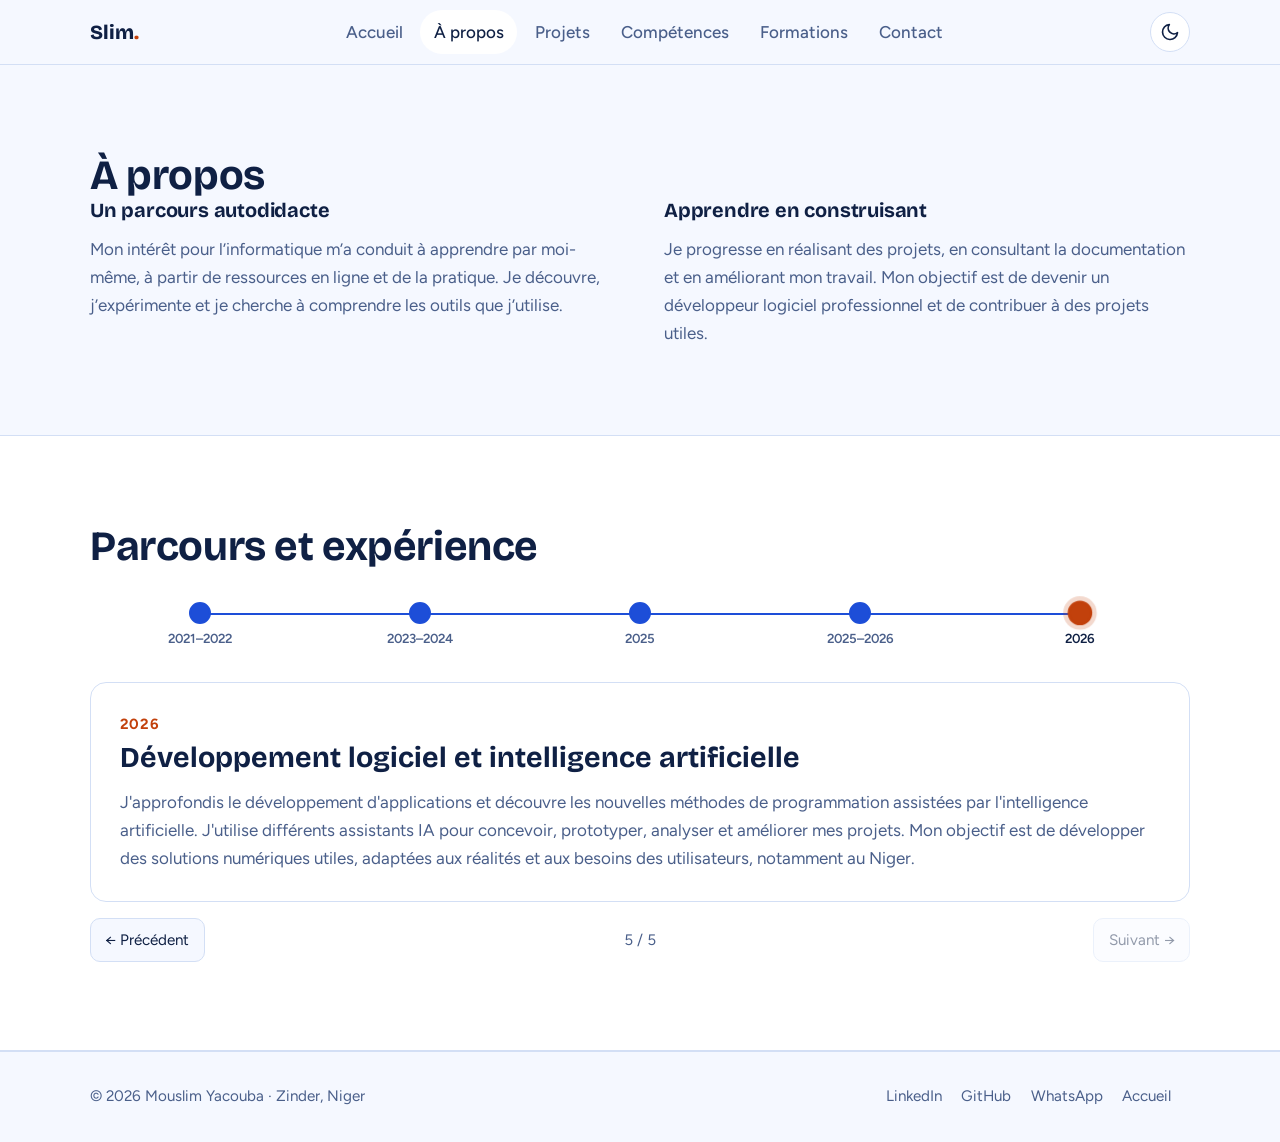
==== commit a441995f: "modifications" ====
--- a/site/about.html
+++ b/site/about.html
@@ -85,9 +85,9 @@
             <span class="pc-tab__point" aria-hidden="true"></span>
             <span class="pc-tab__year"><span class="pc-tab__year-full">2021–2022</span><span class="pc-tab__year-short" aria-hidden="true">21–22</span></span>
           </button>
-          <button class="pc-tab" id="pc-tab-2023" type="button" role="tab" aria-selected="false" aria-controls="pc-panel" tabindex="-1" data-pc-year="2023" data-pc-short-year="23" data-pc-title="Initiation à la maintenance informatique" data-pc-description="En 2023, j'ai suivi une formation pratique en maintenance informatique dans un atelier à Lomé, au Togo. Cette expérience m'a permis de découvrir concrètement le fonctionnement des ordinateurs, leurs composants matériels, les logiciels, les systèmes d'exploitation ainsi que les bases du diagnostic et de la résolution des problèmes informatiques. Cette première expérience pratique a renforcé mon intérêt pour l'informatique et m'a donné envie d'approfondir mes connaissances dans le domaine des technologies.">
+          <button class="pc-tab" id="pc-tab-2023" type="button" role="tab" aria-selected="false" aria-controls="pc-panel" tabindex="-1" data-pc-year="2023" data-pc-short-year="23" data-pc-title="Initiation à la maintenance informatique" data-pc-description="En 2024, j'ai suivi une formation pratique en maintenance informatique dans un atelier à Lomé, au Togo. Cette expérience m'a permis de découvrir concrètement le fonctionnement des ordinateurs, leurs composants matériels, les logiciels, les systèmes d'exploitation ainsi que les bases du diagnostic et de la résolution des problèmes informatiques. Cette première expérience pratique a renforcé mon intérêt pour l'informatique et m'a donné envie d'approfondir mes connaissances dans le domaine des technologies.">
             <span class="pc-tab__point" aria-hidden="true"></span>
-            <span class="pc-tab__year"><span class="pc-tab__year-full">2023</span><span class="pc-tab__year-short" aria-hidden="true">23</span></span>
+            <span class="pc-tab__year"><span class="pc-tab__year-full">2023–2024</span><span class="pc-tab__year-short" aria-hidden="true">23–24</span></span>
           </button>
           <button class="pc-tab" id="pc-tab-2025" type="button" role="tab" aria-selected="false" aria-controls="pc-panel" tabindex="-1" data-pc-year="2025" data-pc-short-year="25" data-pc-title="Apprentissage autodidacte et exploration du développement" data-pc-description="Je prends en main mon apprentissage grâce aux ressources disponibles sur Internet, notamment YouTube et OpenClassrooms. J'explore plusieurs domaines : programmation, développement Web, réseaux informatiques et cybersécurité. Je commence à découvrir HTML, CSS, JavaScript et Python.">
             <span class="pc-tab__point" aria-hidden="true"></span>
--- a/site/theme.css
+++ b/site/theme.css
@@ -1,16 +1,16 @@
 /* Thème sombre (par défaut) : fond bleu moins foncé */
 :root {
   color-scheme: dark;
-  --t-bg: #1a3366;
-  --t-surface: #22427f;
-  --t-border: #3a5ea3;
-  --t-text: #eef3ff;
-  --t-muted: #b4c4e6;
-  --t-blue: #6ea2ff;
-  --t-orange: #ff9a52;
-  --t-chip-bg: rgba(110, 162, 255, 0.2);
-  --t-chip-text: #dbe7ff;
-  --t-on-accent: #0f2044;
+  --t-bg: #0a1730;
+  --t-surface: #0f2044;
+  --t-border: #23396b;
+  --t-text: #e8eefc;
+  --t-muted: #a3b3d6;
+  --t-blue: #4d8dff;
+  --t-orange: #ff8a3d;
+  --t-chip-bg: rgba(79, 140, 255, 0.22);
+  --t-chip-text: #fff;
+  --t-on-accent: #0a1730;
 }
 
 /* Thème clair */
--- a/site/css/style.css
+++ b/site/css/style.css
@@ -5,6 +5,7 @@
   --head:"Bricolage Grotesque",Georgia,sans-serif;--body:"Figtree",system-ui,-apple-system,"Segoe UI",sans-serif;
   box-sizing:border-box;
 }
+:root[data-theme="dark"]{--card:#12264f}
 html{scroll-behavior:smooth;scroll-padding-top:80px}
 *,*::before,*::after{box-sizing:inherit}
 body{margin:0;background:var(--bg);color:var(--text);font-family:var(--body);font-size:1.0625rem;line-height:1.65}
@@ -25,6 +26,7 @@
 
 /* hero */
 .hero{padding:clamp(3rem,8vw,6rem) 0 clamp(3rem,7vw,5rem);background:radial-gradient(900px 420px at 85% 10%,var(--t-chip-bg),transparent 70%)}
+:root[data-theme="dark"] .hero{background:radial-gradient(900px 420px at 85% 10%,rgba(77,141,255,.16),transparent 70%)}
 .hero .wrap{display:grid;grid-template-columns:1.25fr .75fr;gap:3rem;align-items:center}
 .hello{color:var(--orange);font-weight:600;margin:0 0 1rem}
 h1{font-size:clamp(2.4rem,6vw,4.4rem);font-weight:800;letter-spacing:-.02em}
@@ -36,11 +38,13 @@
 .btn svg{width:20px;height:20px;fill:currentColor}
 .btn.main{background:var(--blue);border-color:var(--blue);color:var(--t-on-accent)}
 .btn.main:hover{background:var(--t-blue);border-color:var(--t-blue)}
+:root[data-theme="dark"] .btn.main:hover{background:#70a3ff;border-color:#70a3ff}
 .btn:hover,.btn:focus-visible{transform:translateY(-2px);box-shadow:0 6px 18px rgba(0,0,0,.18)}
 .btn:active{transform:translateY(0) scale(.98);box-shadow:none}
 .btn.alt:hover{border-color:var(--blue);background:var(--bg2)}
 .btn.warm{border-color:var(--orange);color:var(--orange)}
 .btn.warm:hover{background:var(--orange);color:var(--t-on-accent)}
+:root[data-theme="dark"] .btn.warm:hover{color:#1b1002}
 .portrait{justify-self:center;position:relative;width:min(340px,78vw);aspect-ratio:4/5}
 .photo{position:relative;width:100%;height:100%;border-radius:28px;background:linear-gradient(160deg,var(--card),var(--bg2));border:1.5px solid var(--line);display:grid;place-items:center;overflow:hidden}
 .photo img{position:absolute;inset:0;width:100%;height:100%;object-fit:cover}
@@ -59,6 +63,8 @@
 .status{align-self:flex-start;display:inline-flex;align-items:center;gap:.45rem;margin:.9rem 0 1rem;padding:.25rem .75rem;border-radius:999px;font-size:.88rem;font-weight:600;border:1.5px solid}
 .status::before{content:"";width:8px;height:8px;border-radius:50%;background:currentColor}
 .st-done{color:var(--t-orange)}.st-dev{color:var(--orange)}.st-plan{color:var(--t-muted)}
+:root[data-theme="dark"] .st-done{color:#5fd49a}
+:root[data-theme="dark"] .st-plan{color:var(--blue)}
 .proj p{color:var(--muted);margin:0 0 1.2rem}
 .tech{display:flex;flex-wrap:wrap;gap:.4rem;list-style:none;padding:0;margin:0 0 1.4rem}
 .tech li{font-size:.88rem;padding:.2rem .65rem;border-radius:8px;background:var(--bg);border:1px solid var(--line);color:var(--text)}
@@ -73,6 +79,7 @@
 .skill ul{list-style:none;margin:0;padding:0;display:flex;flex-wrap:wrap;gap:.5rem}
 .skill li{padding:.3rem .8rem;border-radius:8px;background:var(--card);border:1px solid var(--line);font-size:.95rem}
 .skill li.top{background:var(--orange);border-color:var(--orange);color:var(--t-on-accent);font-weight:700}
+:root[data-theme="dark"] .skill li.top{color:#1b1002}
 .skill li.learning{border-color:var(--orange);color:var(--orange);font-weight:600}
 .note{font-size:.95rem;color:var(--muted);margin:.9rem 0 0}
 .learn{margin-top:2.5rem;max-width:62ch;color:var(--muted)}
--- a/site/effets.css
+++ b/site/effets.css
@@ -4,6 +4,11 @@
   --fx-bord: var(--t-border);
   --fx-texte: var(--t-text);
   --fx-muet: var(--t-muted);
+}
+:root[data-theme="dark"] {
+  --fx-bleu: #4f8cff;
+  --fx-bord: #24427a;
+  --fx-muet: #9fb2d9;
 }
 
 /* Barre de lecture */
@@ -73,6 +78,9 @@
   transition: opacity 0.2s;
   pointer-events: none;
 }
+:root[data-theme="dark"] .fx-halo::before {
+  background: radial-gradient(160px circle at var(--fx-x, 50%) var(--fx-y, 50%), rgba(79, 140, 255, 0.28), transparent 70%);
+}
 .fx-halo:hover::before { opacity: 1; }
 
 /* Texte qui s'écrit */
